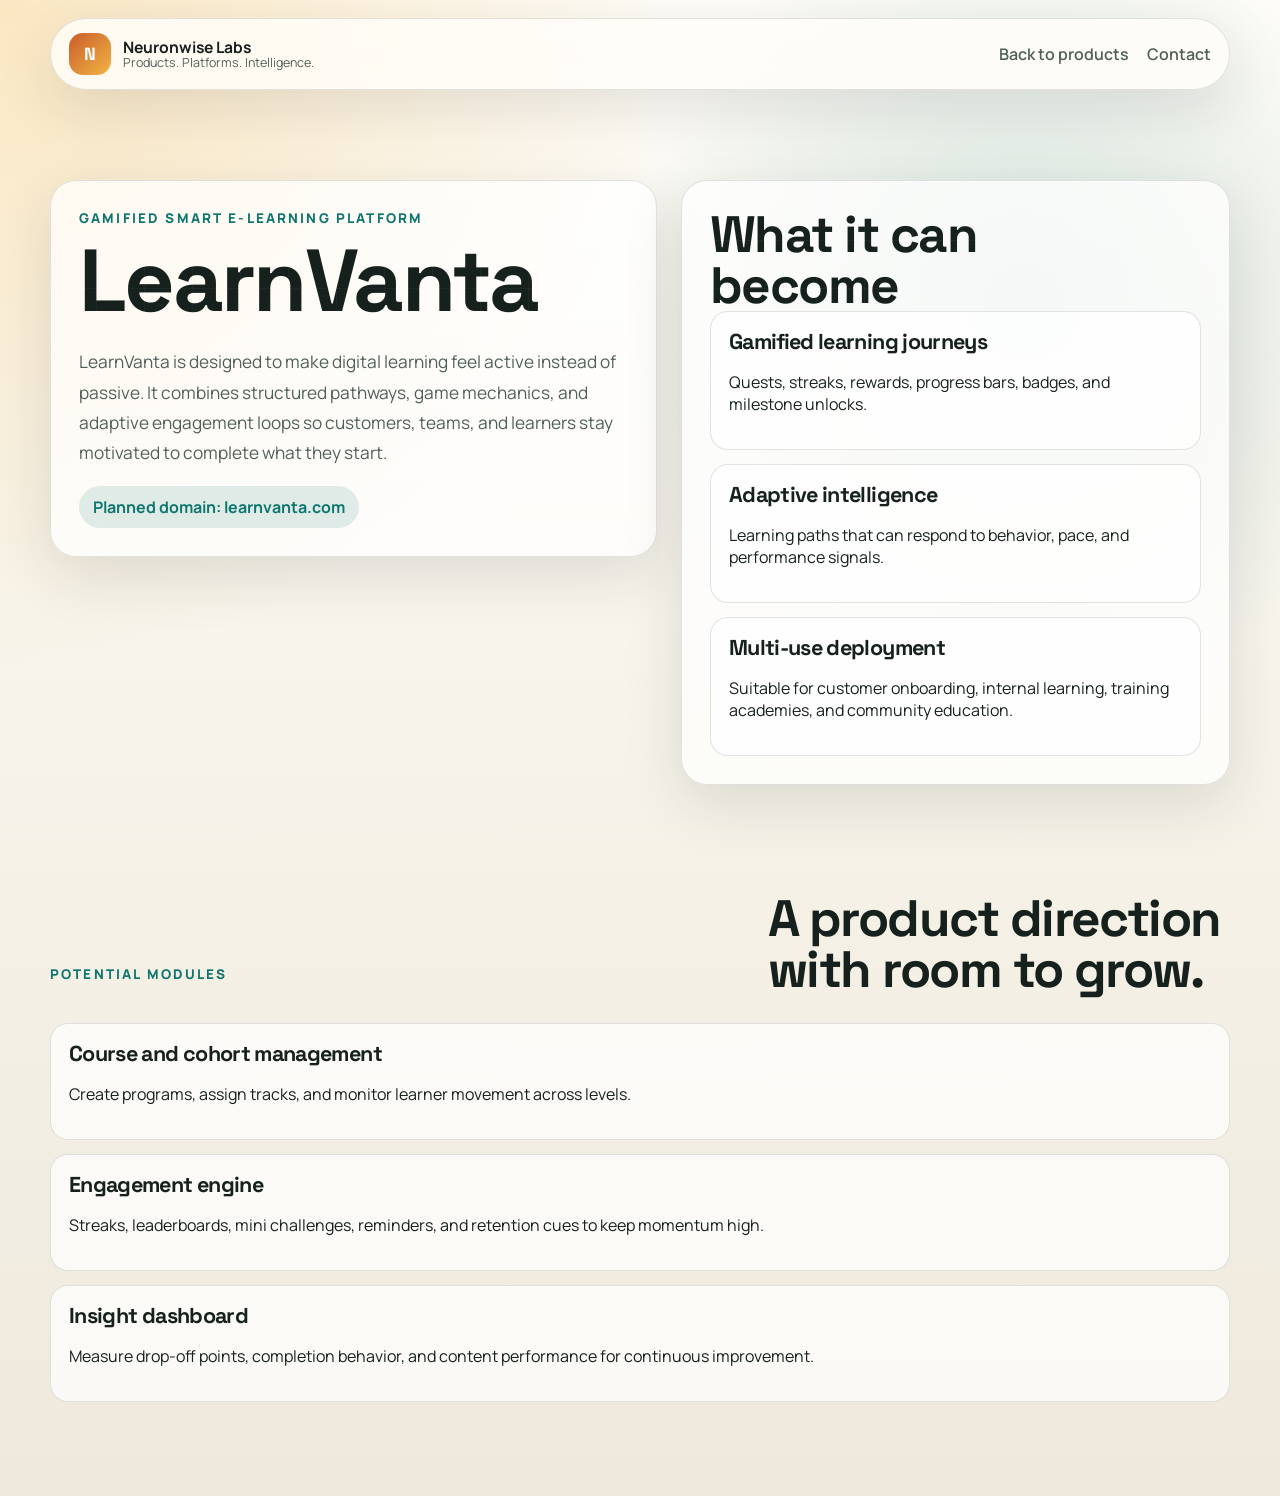
==== products/learnvanta.html @ dd256d83 "Create Neuronwise Labs website" ====
<!DOCTYPE html>
<html lang="en">
  <head>
    <meta charset="UTF-8" />
    <meta name="viewport" content="width=device-width, initial-scale=1.0" />
    <title>LearnVanta | Neuronwise Labs</title>
    <meta
      name="description"
      content="LearnVanta is Neuronwise Labs' gamified e-learning platform concept for engaging, intelligent customer and workforce education."
    />
    <link rel="preconnect" href="https://fonts.googleapis.com" />
    <link rel="preconnect" href="https://fonts.gstatic.com" crossorigin />
    <link
      href="https://fonts.googleapis.com/css2?family=Manrope:wght@400;500;600;700;800&family=Space+Grotesk:wght@500;700&display=swap"
      rel="stylesheet"
    />
    <link rel="stylesheet" href="../styles.css" />
  </head>
  <body class="product-page">
    <div class="page-shell">
      <header class="site-header">
        <a class="brand" href="../index.html">
          <span class="brand-mark">N</span>
          <span class="brand-text">
            <strong>Neuronwise Labs</strong>
            <small>Products. Platforms. Intelligence.</small>
          </span>
        </a>
        <nav class="nav">
          <a href="../index.html#products">Back to products</a>
          <a href="../index.html#contact">Contact</a>
        </nav>
      </header>

      <main>
        <section class="section product-hero">
          <div class="product-hero-card">
            <p class="eyebrow">Gamified smart e-learning platform</p>
            <h1>LearnVanta</h1>
            <p class="lead">
              LearnVanta is designed to make digital learning feel active instead of passive.
              It combines structured pathways, game mechanics, and adaptive engagement loops
              so customers, teams, and learners stay motivated to complete what they start.
            </p>
            <span class="domain-chip">Planned domain: learnvanta.com</span>
          </div>

          <div class="detail-card">
            <h2>What it can become</h2>
            <div class="detail-list">
              <article>
                <h3>Gamified learning journeys</h3>
                <p>Quests, streaks, rewards, progress bars, badges, and milestone unlocks.</p>
              </article>
              <article>
                <h3>Adaptive intelligence</h3>
                <p>Learning paths that can respond to behavior, pace, and performance signals.</p>
              </article>
              <article>
                <h3>Multi-use deployment</h3>
                <p>Suitable for customer onboarding, internal learning, training academies, and community education.</p>
              </article>
            </div>
          </div>
        </section>

        <section class="section">
          <div class="section-heading">
            <p class="eyebrow">Potential modules</p>
            <h2>A product direction with room to grow.</h2>
          </div>
          <div class="feature-list">
            <article>
              <h3>Course and cohort management</h3>
              <p>Create programs, assign tracks, and monitor learner movement across levels.</p>
            </article>
            <article>
              <h3>Engagement engine</h3>
              <p>Streaks, leaderboards, mini challenges, reminders, and retention cues to keep momentum high.</p>
            </article>
            <article>
              <h3>Insight dashboard</h3>
              <p>Measure drop-off points, completion behavior, and content performance for continuous improvement.</p>
            </article>
          </div>
        </section>
      </main>
    </div>
  </body>
</html>
---- styles.css ----
:root {
  --bg: #f6f3ea;
  --surface: rgba(255, 255, 255, 0.72);
  --surface-strong: #ffffff;
  --text: #16211d;
  --muted: #506059;
  --line: rgba(22, 33, 29, 0.12);
  --primary: #c95c2b;
  --primary-deep: #9f4018;
  --secondary: #0f766e;
  --accent: #f2b544;
  --shadow: 0 18px 60px rgba(32, 34, 29, 0.12);
  --radius-xl: 28px;
  --radius-lg: 22px;
  --radius-md: 16px;
  --max-width: 1180px;
}

* {
  box-sizing: border-box;
}

html {
  scroll-behavior: smooth;
}

body {
  margin: 0;
  color: var(--text);
  font-family: "Manrope", sans-serif;
  background:
    radial-gradient(circle at top left, rgba(242, 181, 68, 0.3), transparent 34%),
    radial-gradient(circle at 80% 20%, rgba(15, 118, 110, 0.15), transparent 26%),
    linear-gradient(180deg, #fffdf8 0%, #f6f3ea 48%, #efe9dc 100%);
}

body::before {
  content: "";
  position: fixed;
  inset: 0;
  pointer-events: none;
  background-image:
    linear-gradient(rgba(255, 255, 255, 0.08) 1px, transparent 1px),
    linear-gradient(90deg, rgba(255, 255, 255, 0.08) 1px, transparent 1px);
  background-size: 48px 48px;
  mask-image: linear-gradient(180deg, rgba(0, 0, 0, 0.7), transparent 85%);
}

.page-shell {
  width: min(calc(100% - 32px), var(--max-width));
  margin: 0 auto;
  padding-bottom: 40px;
}

.site-header {
  position: sticky;
  top: 16px;
  z-index: 10;
  display: flex;
  justify-content: space-between;
  align-items: center;
  gap: 24px;
  margin-top: 18px;
  padding: 14px 18px;
  border: 1px solid var(--line);
  border-radius: 999px;
  background: rgba(255, 253, 248, 0.84);
  backdrop-filter: blur(14px);
  box-shadow: var(--shadow);
}

.brand,
.nav a,
.button,
.product-links a {
  text-decoration: none;
}

.brand {
  display: inline-flex;
  align-items: center;
  gap: 12px;
  color: var(--text);
}

.brand-mark {
  display: grid;
  place-items: center;
  width: 42px;
  height: 42px;
  border-radius: 14px;
  background: linear-gradient(135deg, var(--primary), var(--accent));
  color: #fff;
  font-family: "Space Grotesk", sans-serif;
  font-size: 1.1rem;
  font-weight: 700;
}

.brand-text {
  display: flex;
  flex-direction: column;
  line-height: 1.1;
}

.brand-text strong {
  font-size: 0.98rem;
}

.brand-text small {
  color: var(--muted);
  font-size: 0.78rem;
}

.nav {
  display: flex;
  flex-wrap: wrap;
  gap: 18px;
}

.nav a {
  color: var(--muted);
  font-weight: 600;
}

.nav a:hover,
.product-links a:hover {
  color: var(--primary);
}

.section {
  padding: 54px 0;
}

.hero {
  display: grid;
  grid-template-columns: 1.15fr 0.85fr;
  gap: 36px;
  align-items: center;
  min-height: calc(100vh - 140px);
  padding-top: 72px;
}

.eyebrow {
  margin: 0 0 12px;
  color: var(--secondary);
  font-size: 0.84rem;
  font-weight: 800;
  letter-spacing: 0.16em;
  text-transform: uppercase;
}

h1,
h2,
h3 {
  margin: 0;
  font-family: "Space Grotesk", sans-serif;
  letter-spacing: -0.03em;
}

h1 {
  font-size: clamp(2.8rem, 7vw, 5.5rem);
  line-height: 0.96;
  max-width: 10ch;
}

h2 {
  font-size: clamp(2rem, 4vw, 3.25rem);
  line-height: 1;
  max-width: 14ch;
}

h3 {
  font-size: 1.35rem;
  line-height: 1.15;
}

.lead,
.intro-band p,
.service-card p,
.product-card p,
.industry-card p,
.timeline p,
.contact-card p,
.hero-card strong,
.mini-card strong {
  color: var(--muted);
  line-height: 1.75;
}

.lead {
  max-width: 62ch;
  margin: 24px 0 0;
  font-size: 1.08rem;
}

.hero-actions,
.contact-actions,
.product-links {
  display: flex;
  flex-wrap: wrap;
  gap: 14px;
}

.hero-actions {
  margin-top: 28px;
}

.button {
  display: inline-flex;
  align-items: center;
  justify-content: center;
  min-height: 50px;
  padding: 0 20px;
  border-radius: 999px;
  font-weight: 700;
  transition: transform 0.2s ease, box-shadow 0.2s ease, color 0.2s ease, background 0.2s ease;
}

.button:hover {
  transform: translateY(-2px);
}

.primary {
  background: linear-gradient(135deg, var(--primary), var(--primary-deep));
  color: #fff;
  box-shadow: 0 12px 24px rgba(201, 92, 43, 0.24);
}

.secondary,
.tertiary {
  border: 1px solid var(--line);
  color: var(--text);
  background: rgba(255, 255, 255, 0.6);
}

.hero-panel,
.intro-band,
.service-card,
.product-card,
.industry-card,
.contact-card,
.timeline article {
  border: 1px solid var(--line);
  background: var(--surface);
  backdrop-filter: blur(10px);
  box-shadow: var(--shadow);
}

.hero-panel {
  padding: 24px;
  border-radius: var(--radius-xl);
}

.hero-card-main {
  padding: 24px;
  border-radius: 22px;
  background: linear-gradient(145deg, rgba(15, 118, 110, 0.1), rgba(201, 92, 43, 0.08));
}

.hero-card-main span,
.mini-card span,
.product-type {
  display: inline-block;
  margin-bottom: 10px;
  color: var(--secondary);
  font-size: 0.82rem;
  font-weight: 800;
  letter-spacing: 0.12em;
  text-transform: uppercase;
}

.hero-grid {
  display: grid;
  grid-template-columns: repeat(2, minmax(0, 1fr));
  gap: 14px;
  margin-top: 16px;
}

.mini-card {
  min-height: 164px;
  padding: 20px;
  border-radius: 20px;
  background: rgba(255, 255, 255, 0.84);
}

.mini-card.accent {
  background: linear-gradient(145deg, rgba(242, 181, 68, 0.3), rgba(255, 255, 255, 0.9));
}

.intro-band {
  padding: 24px 28px;
  border-radius: 24px;
}

.intro-band p {
  margin: 0;
  font-size: 1.08rem;
}

.section-heading {
  display: flex;
  justify-content: space-between;
  align-items: end;
  gap: 24px;
  margin-bottom: 28px;
}

.service-grid,
.product-grid,
.industry-grid,
.timeline {
  display: grid;
  gap: 18px;
}

.service-grid,
.industry-grid {
  grid-template-columns: repeat(3, minmax(0, 1fr));
}

.product-grid,
.timeline {
  grid-template-columns: repeat(2, minmax(0, 1fr));
}

.service-card,
.industry-card,
.product-card,
.timeline article {
  padding: 26px;
  border-radius: var(--radius-lg);
}

.service-card {
  min-height: 230px;
}

.service-card:nth-child(4) {
  grid-column: span 3;
  background: linear-gradient(135deg, rgba(15, 118, 110, 0.08), rgba(255, 255, 255, 0.72));
}

.product-card ul {
  margin: 18px 0 24px;
  padding-left: 18px;
  color: var(--muted);
  line-height: 1.8;
}

.product-card.featured {
  background: linear-gradient(160deg, rgba(22, 33, 29, 0.96), rgba(15, 118, 110, 0.94));
}

.product-card.featured h3,
.product-card.featured p,
.product-card.featured li,
.product-card.featured a,
.product-card.featured .product-type {
  color: #f8f4ea;
}

.product-card.featured .product-type {
  opacity: 0.8;
}

.product-links a {
  color: var(--secondary);
  font-weight: 700;
}

.product-card.featured .product-links a {
  color: #ffe2a5;
}

.timeline article span {
  display: inline-block;
  margin-bottom: 16px;
  color: var(--primary);
  font-family: "Space Grotesk", sans-serif;
  font-size: 2rem;
  font-weight: 700;
}

.timeline article:last-child {
  grid-column: span 2;
}

.contact-card {
  display: grid;
  grid-template-columns: 1fr auto;
  gap: 28px;
  align-items: center;
  padding: 30px;
  border-radius: 28px;
  background: linear-gradient(145deg, rgba(255, 255, 255, 0.82), rgba(242, 181, 68, 0.12));
}

.site-footer {
  padding: 10px 0 30px;
  color: var(--muted);
  text-align: center;
}

.product-page main {
  padding-top: 36px;
}

.product-hero {
  display: grid;
  grid-template-columns: 1.05fr 0.95fr;
  gap: 24px;
  align-items: start;
}

.product-hero-card,
.detail-card {
  padding: 28px;
  border: 1px solid var(--line);
  border-radius: 26px;
  background: var(--surface);
  box-shadow: var(--shadow);
}

.product-hero-card p {
  max-width: 58ch;
}

.product-hero-card h1 {
  max-width: 10ch;
}

.feature-list,
.detail-list {
  display: grid;
  gap: 14px;
}

.feature-list article,
.detail-list article {
  padding: 18px;
  border: 1px solid var(--line);
  border-radius: 18px;
  background: rgba(255, 255, 255, 0.72);
}

.domain-chip {
  display: inline-flex;
  margin-top: 18px;
  padding: 10px 14px;
  border-radius: 999px;
  background: rgba(15, 118, 110, 0.12);
  color: var(--secondary);
  font-weight: 700;
}

@media (max-width: 980px) {
  .hero,
  .product-hero,
  .contact-card,
  .service-grid,
  .industry-grid,
  .product-grid,
  .timeline,
  .section-heading {
    grid-template-columns: 1fr;
  }

  .site-header {
    border-radius: 28px;
  }

  .nav {
    justify-content: flex-start;
  }

  .service-card:nth-child(4),
  .timeline article:last-child {
    grid-column: auto;
  }

  .hero {
    min-height: auto;
    padding-top: 42px;
  }

  h1,
  .product-hero-card h1 {
    max-width: 100%;
  }
}

@media (max-width: 640px) {
  .page-shell {
    width: min(calc(100% - 20px), var(--max-width));
  }

  .site-header {
    position: static;
    margin-top: 10px;
    align-items: flex-start;
  }

  .hero-grid {
    grid-template-columns: 1fr;
  }

  .button,
  .hero-actions a,
  .contact-actions a {
    width: 100%;
  }
}
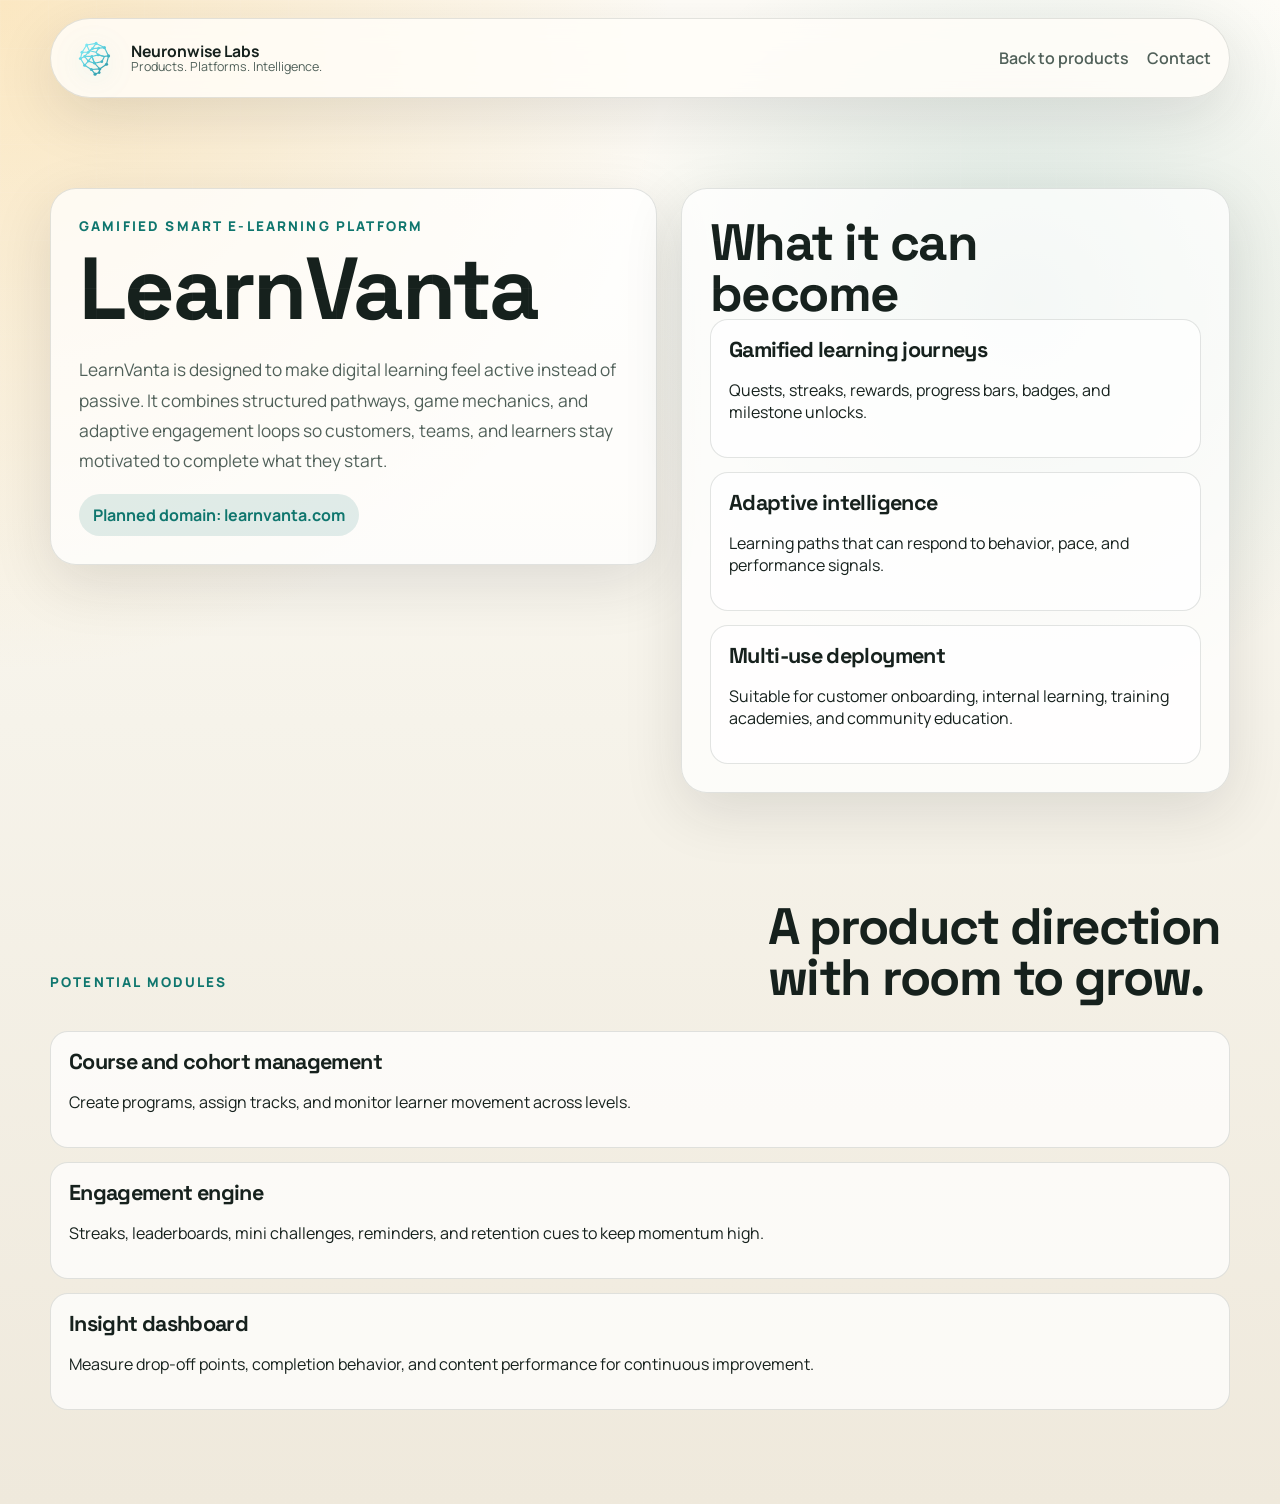
==== commit 19ac3ff0: "Changed logo" ====
--- a/products/learnvanta.html
+++ b/products/learnvanta.html
@@ -20,7 +20,9 @@
     <div class="page-shell">
       <header class="site-header">
         <a class="brand" href="../index.html">
-          <span class="brand-mark">N</span>
+          <span class="brand-mark" aria-hidden="true">
+            <img src="../assets/neuronwise-logo-mark.svg" alt="" />
+          </span>
           <span class="brand-text">
             <strong>Neuronwise Labs</strong>
             <small>Products. Platforms. Intelligence.</small>
--- a/styles.css
+++ b/styles.css
@@ -86,14 +86,17 @@
 .brand-mark {
   display: grid;
   place-items: center;
-  width: 42px;
-  height: 42px;
-  border-radius: 14px;
-  background: linear-gradient(135deg, var(--primary), var(--accent));
-  color: #fff;
-  font-family: "Space Grotesk", sans-serif;
-  font-size: 1.1rem;
-  font-weight: 700;
+  width: 50px;
+  height: 50px;
+  flex: 0 0 50px;
+}
+
+.brand-mark img {
+  display: block;
+  width: 100%;
+  height: 100%;
+  object-fit: contain;
+  filter: drop-shadow(0 6px 14px rgba(54, 172, 191, 0.18));
 }
 
 .brand-text {
